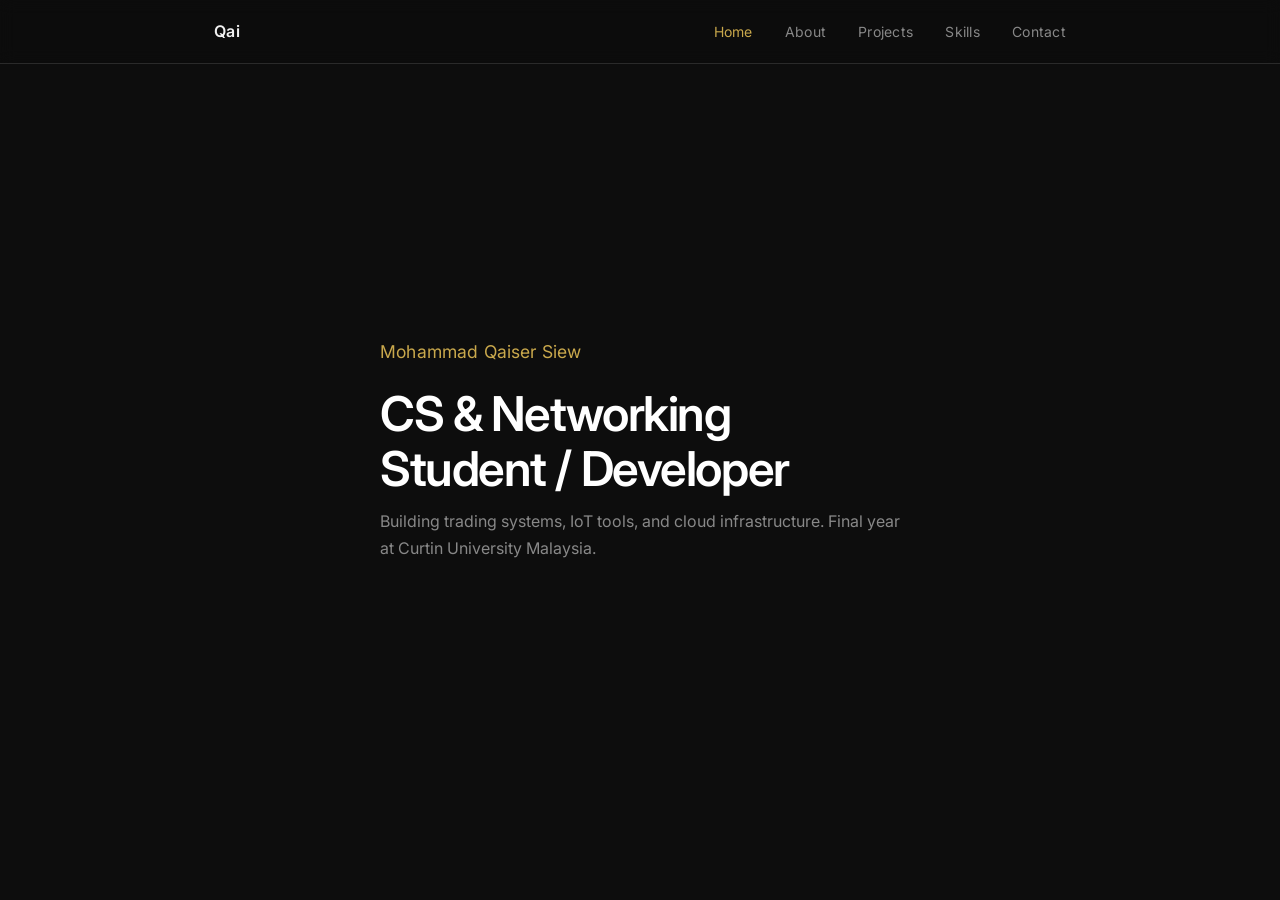
==== index.html @ 2ac7adb0 "feat: add JS behavior and all five HTML pages - main.js: page fade-in on load, active nav link highl" ====
<!DOCTYPE html>
<html lang="en">
<head>
  <meta charset="UTF-8">
  <meta name="viewport" content="width=device-width, initial-scale=1.0">
  <title>Qai — Portfolio</title>
  <link rel="stylesheet" href="css/style.css">
</head>
<body>
  <nav>
    <div class="container">
      <a href="index.html" class="nav-logo">Qai</a>
      <ul class="nav-links">
        <li><a href="index.html">Home</a></li>
        <li><a href="about.html">About</a></li>
        <li><a href="projects.html">Projects</a></li>
        <li><a href="skills.html">Skills</a></li>
        <li><a href="contact.html">Contact</a></li>
      </ul>
    </div>
  </nav>

  <main class="hero">
    <div class="container">
      <p class="hero-subtitle">Mohammad Qaiser Siew</p>
      <h1 class="hero-title">CS &amp; Networking<br>Student / Developer</h1>
      <p class="hero-tagline">Building trading systems, IoT tools, and cloud infrastructure. Final year at Curtin University Malaysia.</p>
    </div>
  </main>

  <script src="js/main.js"></script>
</body>
</html>
---- css/style.css ----
@import url('https://fonts.googleapis.com/css2?family=Inter:wght@300;400;500;600&display=swap');

:root {
  --bg: #0d0d0d;
  --bg-card: #1a1a1a;
  --text: #f0f0f0;
  --text-muted: #888888;
  --accent: #c9a84c;
  --border: #2a2a2a;
  --max-width: 900px;
  --nav-height: 64px;
}

*, *::before, *::after {
  box-sizing: border-box;
  margin: 0;
  padding: 0;
}

html {
  font-size: 16px;
  scroll-behavior: smooth;
}

body {
  background-color: var(--bg);
  color: var(--text);
  font-family: 'Inter', sans-serif;
  font-weight: 400;
  line-height: 1.6;
  min-height: 100vh;
  opacity: 0;
  transition: opacity 0.4s ease;
}

body.visible {
  opacity: 1;
}

/* Layout */
.container {
  max-width: var(--max-width);
  margin: 0 auto;
  padding: 0 24px;
}

/* Navigation */
nav {
  position: fixed;
  top: 0;
  left: 0;
  right: 0;
  height: var(--nav-height);
  background-color: rgba(13, 13, 13, 0.92);
  backdrop-filter: blur(8px);
  border-bottom: 1px solid var(--border);
  z-index: 100;
}

nav .container {
  height: 100%;
  display: flex;
  align-items: center;
  justify-content: space-between;
}

.nav-logo {
  font-size: 1rem;
  font-weight: 600;
  color: var(--text);
  text-decoration: none;
  letter-spacing: 0.02em;
}

.nav-links {
  display: flex;
  gap: 32px;
  list-style: none;
}

.nav-links a {
  color: var(--text-muted);
  text-decoration: none;
  font-size: 0.875rem;
  font-weight: 400;
  transition: color 0.2s ease;
  letter-spacing: 0.02em;
}

.nav-links a:hover,
.nav-links a.active {
  color: var(--accent);
}

/* Page wrapper */
.page {
  padding-top: calc(var(--nav-height) + 80px);
  padding-bottom: 80px;
}

/* Typography */
h1 {
  font-size: 2.5rem;
  font-weight: 600;
  line-height: 1.15;
  color: #ffffff;
  letter-spacing: -0.02em;
}

h2 {
  font-size: 1.75rem;
  font-weight: 600;
  color: #ffffff;
  letter-spacing: -0.01em;
  margin-bottom: 32px;
}

h3 {
  font-size: 1.1rem;
  font-weight: 500;
  color: #ffffff;
}

p {
  color: var(--text);
  font-size: 1rem;
}

.muted {
  color: var(--text-muted);
  font-size: 0.9rem;
}

/* Hero */
.hero {
  min-height: calc(100vh - var(--nav-height));
  display: flex;
  align-items: center;
  padding-top: var(--nav-height);
}

.hero-title {
  font-size: 3rem;
  font-weight: 600;
  color: #ffffff;
  letter-spacing: -0.03em;
  margin-bottom: 12px;
}

.hero-subtitle {
  font-size: 1.1rem;
  color: var(--accent);
  font-weight: 400;
  margin-bottom: 20px;
  letter-spacing: 0.01em;
}

.hero-tagline {
  font-size: 1rem;
  color: var(--text-muted);
  max-width: 520px;
  line-height: 1.7;
}

/* Project cards */
.cards-grid {
  display: grid;
  grid-template-columns: 1fr;
  gap: 24px;
}

.card {
  background: var(--bg-card);
  border: 1px solid var(--border);
  border-radius: 8px;
  padding: 28px 32px;
  transition: border-color 0.2s ease;
}

.card:hover {
  border-color: var(--accent);
}

.card-title {
  font-size: 1.1rem;
  font-weight: 500;
  color: #ffffff;
  margin-bottom: 12px;
}

.card-desc {
  color: var(--text-muted);
  font-size: 0.9rem;
  margin-bottom: 16px;
}

.card-bullets {
  list-style: none;
  margin-bottom: 20px;
}

.card-bullets li {
  color: var(--text);
  font-size: 0.875rem;
  padding: 3px 0;
  padding-left: 16px;
  position: relative;
}

.card-bullets li::before {
  content: '—';
  position: absolute;
  left: 0;
  color: var(--accent);
}

.tags {
  display: flex;
  flex-wrap: wrap;
  gap: 8px;
  margin-bottom: 20px;
}

.tag {
  background: rgba(201, 168, 76, 0.1);
  color: var(--accent);
  font-size: 0.75rem;
  font-weight: 500;
  padding: 3px 10px;
  border-radius: 4px;
  letter-spacing: 0.02em;
}

.card-link {
  color: var(--accent);
  font-size: 0.875rem;
  text-decoration: none;
  font-weight: 500;
  transition: opacity 0.2s ease;
}

.card-link:hover {
  opacity: 0.7;
}

.badge-private {
  color: var(--text-muted);
  font-size: 0.875rem;
  font-weight: 400;
}

/* Skills */
.skills-grid {
  display: grid;
  grid-template-columns: repeat(auto-fit, minmax(220px, 1fr));
  gap: 24px;
}

.skill-group {
  background: var(--bg-card);
  border: 1px solid var(--border);
  border-radius: 8px;
  padding: 24px;
}

.skill-group-title {
  font-size: 0.75rem;
  font-weight: 600;
  color: var(--accent);
  text-transform: uppercase;
  letter-spacing: 0.08em;
  margin-bottom: 16px;
}

.skill-list {
  list-style: none;
  display: flex;
  flex-direction: column;
  gap: 8px;
}

.skill-list li {
  color: var(--text);
  font-size: 0.9rem;
}

/* About */
.about-content {
  max-width: 640px;
}

.about-content p + p {
  margin-top: 16px;
}

.about-meta {
  margin-top: 40px;
  display: flex;
  flex-direction: column;
  gap: 8px;
}

.about-meta-item {
  display: flex;
  gap: 12px;
  font-size: 0.9rem;
}

.about-meta-label {
  color: var(--accent);
  font-weight: 500;
  min-width: 90px;
}

.about-meta-value {
  color: var(--text-muted);
}

/* Contact */
.contact-links {
  display: flex;
  flex-direction: column;
  gap: 16px;
  max-width: 400px;
}

.contact-link {
  display: flex;
  align-items: center;
  gap: 16px;
  padding: 20px 24px;
  background: var(--bg-card);
  border: 1px solid var(--border);
  border-radius: 8px;
  text-decoration: none;
  color: var(--text);
  font-size: 0.95rem;
  font-weight: 400;
  transition: border-color 0.2s ease, color 0.2s ease;
}

.contact-link:hover {
  border-color: var(--accent);
  color: var(--accent);
}

.contact-link-label {
  font-size: 0.75rem;
  color: var(--text-muted);
  display: block;
}

/* Divider */
.divider {
  width: 40px;
  height: 2px;
  background: var(--accent);
  margin-bottom: 40px;
}

/* Responsive */
@media (max-width: 600px) {
  .hero-title { font-size: 2rem; }
  h1 { font-size: 1.75rem; }
  .nav-links { gap: 20px; }
  .card { padding: 20px; }
}
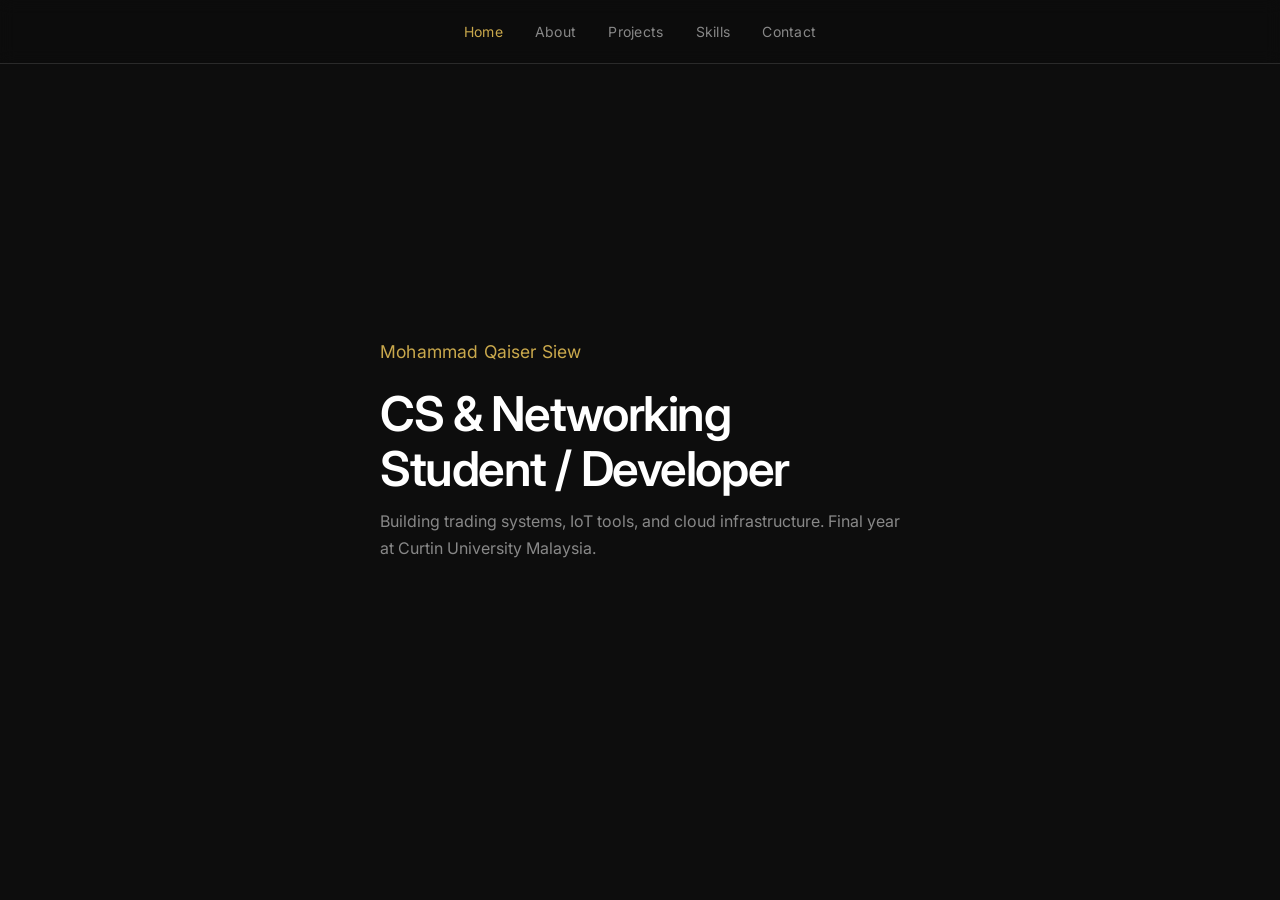
==== commit 6f1fbe6c: "style: remove nav logo and center nav links Simplifies the header to just the five centered nav link" ====
--- a/index.html
+++ b/index.html
@@ -9,7 +9,6 @@
 <body>
   <nav>
     <div class="container">
-      <a href="index.html" class="nav-logo">Qai</a>
       <ul class="nav-links">
         <li><a href="index.html">Home</a></li>
         <li><a href="about.html">About</a></li>
--- a/css/style.css
+++ b/css/style.css
@@ -61,15 +61,7 @@
   height: 100%;
   display: flex;
   align-items: center;
-  justify-content: space-between;
-}
-
-.nav-logo {
-  font-size: 1rem;
-  font-weight: 600;
-  color: var(--text);
-  text-decoration: none;
-  letter-spacing: 0.02em;
+  justify-content: center;
 }
 
 .nav-links {
@@ -316,6 +308,72 @@
   color: var(--text-muted);
 }
 
+.certifications-heading {
+  margin-top: 64px;
+  margin-bottom: 32px;
+}
+
+.badges-grid {
+  display: grid;
+  grid-template-columns: repeat(auto-fit, minmax(260px, 1fr));
+  gap: 20px;
+}
+
+.badge-card {
+  display: flex;
+  flex-direction: column;
+  align-items: center;
+  gap: 12px;
+  padding: 20px;
+  background: var(--bg-card);
+  border: 1px solid var(--border);
+  border-radius: 8px;
+  text-align: center;
+  transition: border-color 0.2s ease;
+}
+
+.badge-card:hover {
+  border-color: var(--accent);
+}
+
+.badge-head {
+  display: flex;
+  flex-direction: column;
+  align-items: center;
+  gap: 12px;
+  text-decoration: none;
+}
+
+.badge-img {
+  width: 96px;
+  height: 96px;
+  object-fit: contain;
+}
+
+.cert-preview-link {
+  display: block;
+  width: 100%;
+}
+
+.cert-preview {
+  width: 100%;
+  display: block;
+  border: 1px solid var(--border);
+  border-radius: 4px;
+  transition: border-color 0.2s ease;
+}
+
+.cert-preview-link:hover .cert-preview {
+  border-color: var(--accent);
+}
+
+.badge-title {
+  color: var(--text);
+  font-size: 0.8rem;
+  font-weight: 500;
+  line-height: 1.4;
+}
+
 /* Contact */
 .contact-links {
   display: flex;
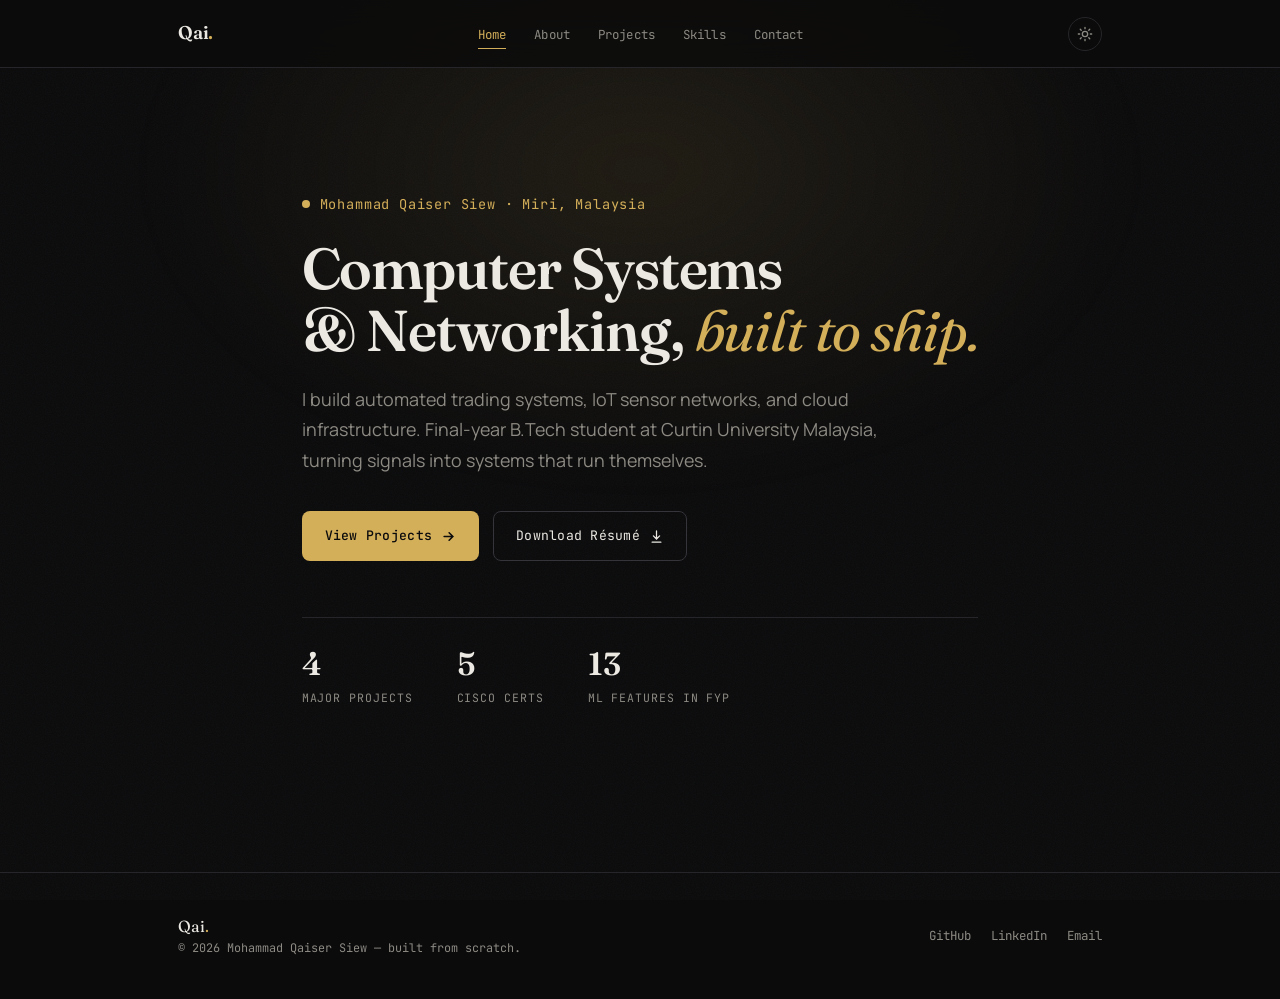
==== commit 81b34d51: "feat: redesign portfolio with editorial-terminal aesthetic - New visual identity: Fraunces + Manrope" ====
--- a/index.html
+++ b/index.html
@@ -1,14 +1,23 @@
 <!DOCTYPE html>
-<html lang="en">
+<html lang="en" data-theme="dark">
 <head>
   <meta charset="UTF-8">
   <meta name="viewport" content="width=device-width, initial-scale=1.0">
-  <title>Qai — Portfolio</title>
+  <title>Mohammad Qaiser Siew — CS &amp; Networking Student / Developer</title>
+  <meta name="description" content="Final-year Computer Systems &amp; Networking student at Curtin University Malaysia. I build automated trading systems, IoT sensor networks, and cloud infrastructure.">
+  <meta name="author" content="Mohammad Qaiser Siew">
+  <meta property="og:type" content="website">
+  <meta property="og:title" content="Mohammad Qaiser Siew — Developer">
+  <meta property="og:description" content="Automated trading systems, IoT tools, and cloud infrastructure. Final-year CS &amp; Networking student at Curtin University Malaysia.">
+  <meta name="twitter:card" content="summary">
+  <link rel="icon" type="image/svg+xml" href="favicon.svg">
   <link rel="stylesheet" href="css/style.css">
+  <script>(function(){try{var t=localStorage.getItem('theme');if(t)document.documentElement.setAttribute('data-theme',t);}catch(e){}})();</script>
 </head>
 <body>
   <nav>
     <div class="container">
+      <a href="index.html" class="nav-brand">Qai<span class="dot">.</span></a>
       <ul class="nav-links">
         <li><a href="index.html">Home</a></li>
         <li><a href="about.html">About</a></li>
@@ -16,16 +25,49 @@
         <li><a href="skills.html">Skills</a></li>
         <li><a href="contact.html">Contact</a></li>
       </ul>
+      <button class="theme-toggle" aria-label="Toggle theme">
+        <svg class="icon-sun" viewBox="0 0 24 24" fill="none" stroke="currentColor" stroke-width="2" stroke-linecap="round"><circle cx="12" cy="12" r="4"/><path d="M12 2v2M12 20v2M4.9 4.9l1.4 1.4M17.7 17.7l1.4 1.4M2 12h2M20 12h2M4.9 19.1l1.4-1.4M17.7 6.3l1.4-1.4"/></svg>
+        <svg class="icon-moon" viewBox="0 0 24 24" fill="none" stroke="currentColor" stroke-width="2" stroke-linecap="round"><path d="M21 12.8A9 9 0 1 1 11.2 3a7 7 0 0 0 9.8 9.8z"/></svg>
+      </button>
     </div>
   </nav>
 
   <main class="hero">
     <div class="container">
-      <p class="hero-subtitle">Mohammad Qaiser Siew</p>
-      <h1 class="hero-title">CS &amp; Networking<br>Student / Developer</h1>
-      <p class="hero-tagline">Building trading systems, IoT tools, and cloud infrastructure. Final year at Curtin University Malaysia.</p>
+      <div class="hero-inner">
+        <p class="hero-subtitle reveal in">Mohammad Qaiser Siew · Miri, Malaysia</p>
+        <h1 class="hero-title reveal in" data-delay="1">Computer Systems<br>&amp; Networking, <em>built to ship.</em></h1>
+        <p class="hero-tagline reveal in" data-delay="2">I build automated trading systems, IoT sensor networks, and cloud infrastructure. Final-year B.Tech student at Curtin University Malaysia, turning signals into systems that run themselves.</p>
+        <div class="hero-actions reveal in" data-delay="3">
+          <a href="projects.html" class="btn btn-primary">View Projects
+            <svg viewBox="0 0 24 24" fill="none" stroke="currentColor" stroke-width="2.5" stroke-linecap="round"><path d="M5 12h14M13 6l6 6-6 6"/></svg>
+          </a>
+          <a href="assets/resume.pdf" target="_blank" rel="noopener" class="btn btn-ghost">Download Résumé
+            <svg viewBox="0 0 24 24" fill="none" stroke="currentColor" stroke-width="2" stroke-linecap="round"><path d="M12 3v12M7 11l5 5 5-5M5 21h14"/></svg>
+          </a>
+        </div>
+        <div class="hero-stats reveal in" data-delay="4">
+          <div><div class="stat-num">4</div><div class="stat-label">Major Projects</div></div>
+          <div><div class="stat-num">5</div><div class="stat-label">Cisco Certs</div></div>
+          <div><div class="stat-num">13</div><div class="stat-label">ML Features in FYP</div></div>
+        </div>
+      </div>
     </div>
   </main>
+
+  <footer>
+    <div class="container footer-inner">
+      <div>
+        <div class="footer-name">Qai<span style="color:var(--accent)">.</span></div>
+        <div class="footer-meta">© <span id="year">2026</span> Mohammad Qaiser Siew — built from scratch.</div>
+      </div>
+      <div class="footer-links">
+        <a href="https://github.com/notqai" target="_blank" rel="noopener">GitHub</a>
+        <a href="https://www.linkedin.com/in/mohamamd-qaiser-siew-bin-mohd-qhadaffie-325346248/" target="_blank" rel="noopener">LinkedIn</a>
+        <a href="mailto:qaisersiew123@gmail.com">Email</a>
+      </div>
+    </div>
+  </footer>
 
   <script src="js/main.js"></script>
 </body>
--- a/css/style.css
+++ b/css/style.css
@@ -1,14 +1,46 @@
-@import url('https://fonts.googleapis.com/css2?family=Inter:wght@300;400;500;600&display=swap');
-
+@import url('https://fonts.googleapis.com/css2?family=Fraunces:ital,opsz,wght@0,9..144,400;0,9..144,500;0,9..144,600;1,9..144,400&family=Manrope:wght@400;500;600;700&family=JetBrains+Mono:wght@400;500&display=swap');
+
+/* ============================================================
+   Theme tokens
+   ============================================================ */
 :root {
-  --bg: #0d0d0d;
-  --bg-card: #1a1a1a;
-  --text: #f0f0f0;
-  --text-muted: #888888;
-  --accent: #c9a84c;
-  --border: #2a2a2a;
-  --max-width: 900px;
-  --nav-height: 64px;
+  --bg: #0b0b0c;
+  --bg-elev: #141416;
+  --bg-card: #161618;
+  --text: #ece9e3;
+  --text-muted: #8d8a83;
+  --accent: #d4af5a;
+  --accent-soft: rgba(212, 175, 90, 0.12);
+  --accent-line: rgba(212, 175, 90, 0.28);
+  --border: #26262a;
+  --border-strong: #34343a;
+  --glow: rgba(212, 175, 90, 0.10);
+  --shadow: rgba(0, 0, 0, 0.5);
+  --grain-opacity: 0.035;
+
+  --font-display: 'Fraunces', Georgia, serif;
+  --font-body: 'Manrope', system-ui, sans-serif;
+  --font-mono: 'JetBrains Mono', ui-monospace, monospace;
+
+  --max-width: 980px;
+  --nav-height: 68px;
+  --ease: cubic-bezier(0.22, 1, 0.36, 1);
+}
+
+[data-theme="light"] {
+  --bg: #f4efe6;
+  --bg-elev: #fbf8f1;
+  --bg-card: #fdfbf6;
+  --text: #1c1a17;
+  --text-muted: #6f6a60;
+  --accent: #9a7822;
+  --accent-soft: rgba(154, 120, 34, 0.10);
+  --accent-line: rgba(154, 120, 34, 0.30);
+  --border: #e2dac9;
+  --border-strong: #d3c8b1;
+  --glow: rgba(154, 120, 34, 0.10);
+  --shadow: rgba(60, 50, 30, 0.10);
+  --grain-opacity: 0.025;
 }
 
 *, *::before, *::after {
@@ -20,39 +52,68 @@
 html {
   font-size: 16px;
   scroll-behavior: smooth;
+  -webkit-font-smoothing: antialiased;
 }
 
 body {
   background-color: var(--bg);
   color: var(--text);
-  font-family: 'Inter', sans-serif;
+  font-family: var(--font-body);
   font-weight: 400;
-  line-height: 1.6;
+  line-height: 1.65;
   min-height: 100vh;
-  opacity: 0;
-  transition: opacity 0.4s ease;
-}
-
-body.visible {
-  opacity: 1;
-}
-
-/* Layout */
+  position: relative;
+  overflow-x: hidden;
+  transition: background-color 0.5s var(--ease), color 0.5s var(--ease);
+}
+
+/* Grain + ambient glow overlays */
+body::before {
+  content: '';
+  position: fixed;
+  inset: 0;
+  z-index: 1;
+  pointer-events: none;
+  opacity: var(--grain-opacity);
+  background-image: url("data:image/svg+xml,%3Csvg xmlns='http://www.w3.org/2000/svg' width='160' height='160'%3E%3Cfilter id='n'%3E%3CfeTurbulence type='fractalNoise' baseFrequency='0.9' numOctaves='3'/%3E%3C/filter%3E%3Crect width='100%25' height='100%25' filter='url(%23n)'/%3E%3C/svg%3E");
+}
+
+body::after {
+  content: '';
+  position: fixed;
+  top: -20%;
+  left: 50%;
+  transform: translateX(-50%);
+  width: 1100px;
+  height: 700px;
+  z-index: 0;
+  pointer-events: none;
+  background: radial-gradient(ellipse at center, var(--glow), transparent 65%);
+  filter: blur(20px);
+}
+
+main, nav, footer { position: relative; z-index: 2; }
+
+/* ============================================================
+   Layout
+   ============================================================ */
 .container {
   max-width: var(--max-width);
   margin: 0 auto;
-  padding: 0 24px;
-}
-
-/* Navigation */
+  padding: 0 28px;
+}
+
+/* ============================================================
+   Navigation
+   ============================================================ */
 nav {
   position: fixed;
   top: 0;
   left: 0;
   right: 0;
   height: var(--nav-height);
-  background-color: rgba(13, 13, 13, 0.92);
-  backdrop-filter: blur(8px);
+  background-color: color-mix(in srgb, var(--bg) 82%, transparent);
+  backdrop-filter: blur(14px) saturate(140%);
   border-bottom: 1px solid var(--border);
   z-index: 100;
 }
@@ -61,69 +122,116 @@
   height: 100%;
   display: flex;
   align-items: center;
-  justify-content: center;
-}
+  justify-content: space-between;
+  gap: 16px;
+}
+
+.nav-brand {
+  font-family: var(--font-display);
+  font-size: 1.15rem;
+  font-weight: 600;
+  letter-spacing: -0.01em;
+  color: var(--text);
+  text-decoration: none;
+}
+.nav-brand .dot { color: var(--accent); }
 
 .nav-links {
   display: flex;
-  gap: 32px;
+  gap: 28px;
   list-style: none;
+  align-items: center;
 }
 
 .nav-links a {
   color: var(--text-muted);
   text-decoration: none;
-  font-size: 0.875rem;
-  font-weight: 400;
+  font-family: var(--font-mono);
+  font-size: 0.78rem;
+  letter-spacing: 0.01em;
   transition: color 0.2s ease;
-  letter-spacing: 0.02em;
-}
-
-.nav-links a:hover,
-.nav-links a.active {
-  color: var(--accent);
-}
-
-/* Page wrapper */
+  position: relative;
+  padding: 4px 0;
+}
+
+.nav-links a::after {
+  content: '';
+  position: absolute;
+  left: 0; bottom: -2px;
+  width: 0; height: 1px;
+  background: var(--accent);
+  transition: width 0.25s var(--ease);
+}
+
+.nav-links a:hover { color: var(--text); }
+.nav-links a:hover::after,
+.nav-links a.active::after { width: 100%; }
+.nav-links a.active { color: var(--accent); }
+
+.theme-toggle {
+  background: none;
+  border: 1px solid var(--border);
+  color: var(--text-muted);
+  width: 34px; height: 34px;
+  border-radius: 50%;
+  cursor: pointer;
+  display: grid;
+  place-items: center;
+  transition: border-color 0.2s ease, color 0.2s ease, transform 0.3s var(--ease);
+  flex-shrink: 0;
+}
+.theme-toggle:hover { border-color: var(--accent); color: var(--accent); transform: rotate(-15deg); }
+.theme-toggle svg { width: 16px; height: 16px; }
+.theme-toggle .icon-moon { display: none; }
+[data-theme="light"] .theme-toggle .icon-sun { display: none; }
+[data-theme="light"] .theme-toggle .icon-moon { display: block; }
+
+/* ============================================================
+   Page wrapper + headings
+   ============================================================ */
 .page {
-  padding-top: calc(var(--nav-height) + 80px);
-  padding-bottom: 80px;
-}
-
-/* Typography */
-h1 {
-  font-size: 2.5rem;
+  padding-top: calc(var(--nav-height) + 88px);
+  padding-bottom: 96px;
+}
+
+.eyebrow {
+  font-family: var(--font-mono);
+  font-size: 0.72rem;
+  letter-spacing: 0.18em;
+  text-transform: uppercase;
+  color: var(--accent);
+  margin-bottom: 18px;
+}
+
+h1, h2, h3 { font-family: var(--font-display); }
+
+h1 { font-size: clamp(2.4rem, 6vw, 3.6rem); font-weight: 600; line-height: 1.08; letter-spacing: -0.02em; }
+
+h2 {
+  font-size: clamp(1.7rem, 4vw, 2.2rem);
   font-weight: 600;
-  line-height: 1.15;
-  color: #ffffff;
-  letter-spacing: -0.02em;
-}
-
-h2 {
-  font-size: 1.75rem;
-  font-weight: 600;
-  color: #ffffff;
-  letter-spacing: -0.01em;
-  margin-bottom: 32px;
-}
-
-h3 {
-  font-size: 1.1rem;
-  font-weight: 500;
-  color: #ffffff;
-}
-
-p {
-  color: var(--text);
-  font-size: 1rem;
-}
-
-.muted {
-  color: var(--text-muted);
-  font-size: 0.9rem;
-}
-
-/* Hero */
+  letter-spacing: -0.015em;
+  margin-bottom: 8px;
+}
+
+h3 { font-size: 1.2rem; font-weight: 600; }
+
+p { color: var(--text); font-size: 1rem; }
+.muted { color: var(--text-muted); }
+
+.section-head { margin-bottom: 40px; }
+.section-head p { color: var(--text-muted); max-width: 560px; }
+
+.divider {
+  width: 44px;
+  height: 2px;
+  background: var(--accent);
+  margin: 18px 0 0;
+}
+
+/* ============================================================
+   Hero
+   ============================================================ */
 .hero {
   min-height: calc(100vh - var(--nav-height));
   display: flex;
@@ -131,295 +239,349 @@
   padding-top: var(--nav-height);
 }
 
-.hero-title {
-  font-size: 3rem;
+.hero-inner { max-width: 760px; }
+
+.hero-subtitle {
+  font-family: var(--font-mono);
+  font-size: 0.85rem;
+  letter-spacing: 0.06em;
+  color: var(--accent);
+  margin-bottom: 22px;
+  display: flex;
+  align-items: center;
+  gap: 10px;
+}
+.hero-subtitle::before {
+  content: '';
+  width: 8px; height: 8px;
+  border-radius: 50%;
+  background: var(--accent);
+  box-shadow: 0 0 0 0 var(--accent);
+  animation: pulse 2.4s infinite;
+}
+@keyframes pulse {
+  0% { box-shadow: 0 0 0 0 rgba(212,175,90,0.5); }
+  70% { box-shadow: 0 0 0 9px rgba(212,175,90,0); }
+  100% { box-shadow: 0 0 0 0 rgba(212,175,90,0); }
+}
+
+.hero-title { margin-bottom: 22px; }
+.hero-title em {
+  font-style: italic;
+  color: var(--accent);
+  font-weight: 400;
+}
+
+.hero-tagline {
+  font-size: 1.12rem;
+  color: var(--text-muted);
+  max-width: 580px;
+  line-height: 1.7;
+  margin-bottom: 36px;
+}
+
+.hero-actions { display: flex; flex-wrap: wrap; gap: 14px; margin-bottom: 56px; }
+
+/* Buttons */
+.btn {
+  font-family: var(--font-mono);
+  font-size: 0.82rem;
+  letter-spacing: 0.02em;
+  padding: 13px 22px;
+  border-radius: 8px;
+  text-decoration: none;
+  display: inline-flex;
+  align-items: center;
+  gap: 9px;
+  transition: transform 0.2s var(--ease), background 0.2s ease, border-color 0.2s ease, color 0.2s ease;
+  cursor: pointer;
+  border: 1px solid transparent;
+}
+.btn svg { width: 15px; height: 15px; }
+.btn-primary { background: var(--accent); color: #0b0b0c; font-weight: 500; }
+.btn-primary:hover { transform: translateY(-2px); box-shadow: 0 10px 30px -10px var(--accent); }
+.btn-ghost { border-color: var(--border-strong); color: var(--text); }
+.btn-ghost:hover { border-color: var(--accent); color: var(--accent); transform: translateY(-2px); }
+
+/* Hero stats */
+.hero-stats {
+  display: flex;
+  flex-wrap: wrap;
+  gap: 44px;
+  border-top: 1px solid var(--border);
+  padding-top: 30px;
+}
+.stat-num {
+  font-family: var(--font-display);
+  font-size: 2rem;
   font-weight: 600;
-  color: #ffffff;
-  letter-spacing: -0.03em;
-  margin-bottom: 12px;
-}
-
-.hero-subtitle {
-  font-size: 1.1rem;
-  color: var(--accent);
-  font-weight: 400;
-  margin-bottom: 20px;
-  letter-spacing: 0.01em;
-}
-
-.hero-tagline {
-  font-size: 1rem;
+  color: var(--text);
+  line-height: 1;
+}
+.stat-label {
+  font-family: var(--font-mono);
+  font-size: 0.72rem;
+  letter-spacing: 0.08em;
+  text-transform: uppercase;
   color: var(--text-muted);
-  max-width: 520px;
-  line-height: 1.7;
-}
-
-/* Project cards */
-.cards-grid {
-  display: grid;
-  grid-template-columns: 1fr;
-  gap: 24px;
-}
+  margin-top: 8px;
+}
+
+/* ============================================================
+   Project cards
+   ============================================================ */
+.cards-grid { display: grid; grid-template-columns: 1fr; gap: 22px; }
 
 .card {
   background: var(--bg-card);
   border: 1px solid var(--border);
-  border-radius: 8px;
-  padding: 28px 32px;
-  transition: border-color 0.2s ease;
-}
-
+  border-radius: 14px;
+  padding: 30px 34px;
+  transition: border-color 0.25s ease, transform 0.25s var(--ease), box-shadow 0.25s ease;
+  position: relative;
+  overflow: hidden;
+}
+.card::before {
+  content: '';
+  position: absolute;
+  left: 0; top: 0; bottom: 0;
+  width: 3px;
+  background: var(--accent);
+  transform: scaleY(0);
+  transform-origin: top;
+  transition: transform 0.3s var(--ease);
+}
 .card:hover {
-  border-color: var(--accent);
-}
-
-.card-title {
-  font-size: 1.1rem;
-  font-weight: 500;
-  color: #ffffff;
-  margin-bottom: 12px;
-}
-
-.card-desc {
-  color: var(--text-muted);
-  font-size: 0.9rem;
-  margin-bottom: 16px;
-}
-
-.card-bullets {
-  list-style: none;
-  margin-bottom: 20px;
-}
-
+  border-color: var(--border-strong);
+  transform: translateY(-3px);
+  box-shadow: 0 18px 40px -22px var(--shadow);
+}
+.card:hover::before { transform: scaleY(1); }
+
+.card-head { display: flex; justify-content: space-between; align-items: baseline; gap: 16px; margin-bottom: 8px; }
+.card-title { font-size: 1.25rem; }
+.card-index { font-family: var(--font-mono); font-size: 0.78rem; color: var(--text-muted); }
+
+.card-desc { color: var(--text-muted); font-size: 0.95rem; margin-bottom: 18px; }
+
+.card-bullets { list-style: none; margin-bottom: 22px; }
 .card-bullets li {
   color: var(--text);
-  font-size: 0.875rem;
-  padding: 3px 0;
-  padding-left: 16px;
+  font-size: 0.9rem;
+  padding: 4px 0 4px 20px;
   position: relative;
 }
-
 .card-bullets li::before {
-  content: '—';
+  content: '→';
   position: absolute;
   left: 0;
   color: var(--accent);
-}
-
-.tags {
-  display: flex;
-  flex-wrap: wrap;
-  gap: 8px;
-  margin-bottom: 20px;
-}
-
+  font-family: var(--font-mono);
+}
+
+.tags { display: flex; flex-wrap: wrap; gap: 8px; margin-bottom: 20px; }
 .tag {
-  background: rgba(201, 168, 76, 0.1);
-  color: var(--accent);
-  font-size: 0.75rem;
-  font-weight: 500;
-  padding: 3px 10px;
-  border-radius: 4px;
-  letter-spacing: 0.02em;
-}
-
+  background: var(--accent-soft);
+  color: var(--accent);
+  font-family: var(--font-mono);
+  font-size: 0.72rem;
+  padding: 4px 11px;
+  border-radius: 6px;
+  border: 1px solid var(--accent-line);
+}
+
+.card-foot { display: flex; align-items: center; gap: 16px; }
 .card-link {
   color: var(--accent);
-  font-size: 0.875rem;
+  font-family: var(--font-mono);
+  font-size: 0.82rem;
   text-decoration: none;
-  font-weight: 500;
-  transition: opacity 0.2s ease;
-}
-
-.card-link:hover {
-  opacity: 0.7;
-}
-
+  display: inline-flex;
+  align-items: center;
+  gap: 6px;
+  transition: gap 0.2s ease;
+}
+.card-link:hover { gap: 10px; }
 .badge-private {
   color: var(--text-muted);
-  font-size: 0.875rem;
-  font-weight: 400;
-}
-
-/* Skills */
+  font-family: var(--font-mono);
+  font-size: 0.78rem;
+  display: inline-flex;
+  align-items: center;
+  gap: 7px;
+}
+.badge-private::before { content: '●'; font-size: 0.6rem; color: var(--text-muted); }
+
+/* ============================================================
+   Skills
+   ============================================================ */
 .skills-grid {
   display: grid;
-  grid-template-columns: repeat(auto-fit, minmax(220px, 1fr));
-  gap: 24px;
-}
-
+  grid-template-columns: repeat(auto-fit, minmax(230px, 1fr));
+  gap: 22px;
+}
 .skill-group {
   background: var(--bg-card);
   border: 1px solid var(--border);
-  border-radius: 8px;
-  padding: 24px;
-}
-
+  border-radius: 14px;
+  padding: 26px;
+  transition: border-color 0.25s ease, transform 0.25s var(--ease);
+}
+.skill-group:hover { border-color: var(--border-strong); transform: translateY(-2px); }
 .skill-group-title {
-  font-size: 0.75rem;
-  font-weight: 600;
+  font-family: var(--font-mono);
+  font-size: 0.72rem;
+  font-weight: 500;
   color: var(--accent);
   text-transform: uppercase;
-  letter-spacing: 0.08em;
-  margin-bottom: 16px;
-}
-
-.skill-list {
-  list-style: none;
+  letter-spacing: 0.12em;
+  margin-bottom: 18px;
+  display: flex; align-items: center; gap: 10px;
+}
+.skill-group-title::after { content: ''; flex: 1; height: 1px; background: var(--border); }
+.skill-list { list-style: none; display: flex; flex-direction: column; gap: 10px; }
+.skill-list li { color: var(--text); font-size: 0.92rem; display: flex; align-items: center; gap: 9px; }
+.skill-list li::before { content: ''; width: 5px; height: 5px; background: var(--accent); border-radius: 50%; flex-shrink: 0; }
+
+/* ============================================================
+   About
+   ============================================================ */
+.about-grid { display: grid; grid-template-columns: 1.4fr 1fr; gap: 56px; align-items: start; }
+.about-content p { color: var(--text); font-size: 1.05rem; }
+.about-content p + p { margin-top: 18px; }
+.about-content .lead { font-family: var(--font-display); font-size: 1.3rem; line-height: 1.5; color: var(--text); margin-bottom: 24px; }
+
+.about-meta {
+  background: var(--bg-card);
+  border: 1px solid var(--border);
+  border-radius: 14px;
+  padding: 26px;
   display: flex;
   flex-direction: column;
-  gap: 8px;
-}
-
-.skill-list li {
-  color: var(--text);
-  font-size: 0.9rem;
-}
-
-/* About */
-.about-content {
-  max-width: 640px;
-}
-
-.about-content p + p {
-  margin-top: 16px;
-}
-
-.about-meta {
-  margin-top: 40px;
-  display: flex;
-  flex-direction: column;
-  gap: 8px;
-}
-
-.about-meta-item {
-  display: flex;
-  gap: 12px;
-  font-size: 0.9rem;
-}
-
-.about-meta-label {
-  color: var(--accent);
-  font-weight: 500;
-  min-width: 90px;
-}
-
-.about-meta-value {
-  color: var(--text-muted);
-}
-
-.certifications-heading {
-  margin-top: 64px;
-  margin-bottom: 32px;
-}
-
-.badges-grid {
-  display: grid;
-  grid-template-columns: repeat(auto-fit, minmax(260px, 1fr));
-  gap: 20px;
-}
-
+  gap: 18px;
+}
+.about-meta-item { display: flex; flex-direction: column; gap: 3px; }
+.about-meta-label { font-family: var(--font-mono); color: var(--accent); font-size: 0.7rem; text-transform: uppercase; letter-spacing: 0.1em; }
+.about-meta-value { color: var(--text); font-size: 0.95rem; }
+
+/* Timeline */
+.timeline { margin-top: 18px; border-left: 1px solid var(--border); padding-left: 28px; display: flex; flex-direction: column; gap: 30px; }
+.timeline-item { position: relative; }
+.timeline-item::before {
+  content: '';
+  position: absolute;
+  left: -34px; top: 4px;
+  width: 11px; height: 11px;
+  border-radius: 50%;
+  background: var(--bg);
+  border: 2px solid var(--accent);
+}
+.timeline-date { font-family: var(--font-mono); font-size: 0.74rem; color: var(--accent); letter-spacing: 0.04em; }
+.timeline-title { font-family: var(--font-display); font-size: 1.1rem; font-weight: 600; margin: 4px 0 4px; }
+.timeline-desc { color: var(--text-muted); font-size: 0.92rem; }
+
+/* Certifications */
+.certifications-heading { margin-top: 80px; margin-bottom: 36px; }
+.badges-grid { display: grid; grid-template-columns: repeat(auto-fit, minmax(260px, 1fr)); gap: 22px; }
 .badge-card {
-  display: flex;
-  flex-direction: column;
-  align-items: center;
-  gap: 12px;
-  padding: 20px;
+  display: flex; flex-direction: column; align-items: center; gap: 14px;
+  padding: 24px;
   background: var(--bg-card);
   border: 1px solid var(--border);
-  border-radius: 8px;
+  border-radius: 14px;
   text-align: center;
-  transition: border-color 0.2s ease;
-}
-
-.badge-card:hover {
-  border-color: var(--accent);
-}
-
-.badge-head {
-  display: flex;
-  flex-direction: column;
-  align-items: center;
-  gap: 12px;
-  text-decoration: none;
-}
-
-.badge-img {
-  width: 96px;
-  height: 96px;
-  object-fit: contain;
-}
-
-.cert-preview-link {
-  display: block;
-  width: 100%;
-}
-
-.cert-preview {
-  width: 100%;
-  display: block;
-  border: 1px solid var(--border);
-  border-radius: 4px;
-  transition: border-color 0.2s ease;
-}
-
-.cert-preview-link:hover .cert-preview {
-  border-color: var(--accent);
-}
-
-.badge-title {
-  color: var(--text);
-  font-size: 0.8rem;
-  font-weight: 500;
-  line-height: 1.4;
-}
-
-/* Contact */
-.contact-links {
-  display: flex;
-  flex-direction: column;
-  gap: 16px;
-  max-width: 400px;
-}
-
+  transition: border-color 0.25s ease, transform 0.25s var(--ease);
+}
+.badge-card:hover { border-color: var(--accent); transform: translateY(-3px); }
+.badge-head { display: flex; flex-direction: column; align-items: center; gap: 14px; text-decoration: none; }
+.badge-img { width: 92px; height: 92px; object-fit: contain; transition: transform 0.3s var(--ease); }
+.badge-card:hover .badge-img { transform: scale(1.05); }
+.cert-preview-link { display: block; width: 100%; }
+.cert-preview { width: 100%; display: block; border: 1px solid var(--border); border-radius: 8px; transition: border-color 0.2s ease; }
+.cert-preview-link:hover .cert-preview { border-color: var(--accent); }
+.badge-title { color: var(--text); font-size: 0.82rem; font-weight: 600; line-height: 1.4; }
+
+/* ============================================================
+   Contact
+   ============================================================ */
+.contact-grid { display: grid; grid-template-columns: 1fr 1.1fr; gap: 48px; align-items: start; }
+.contact-links { display: flex; flex-direction: column; gap: 14px; }
 .contact-link {
-  display: flex;
-  align-items: center;
-  gap: 16px;
-  padding: 20px 24px;
+  display: flex; align-items: center; gap: 16px;
+  padding: 18px 22px;
   background: var(--bg-card);
   border: 1px solid var(--border);
-  border-radius: 8px;
+  border-radius: 12px;
   text-decoration: none;
   color: var(--text);
   font-size: 0.95rem;
-  font-weight: 400;
-  transition: border-color 0.2s ease, color 0.2s ease;
-}
-
-.contact-link:hover {
-  border-color: var(--accent);
-  color: var(--accent);
-}
-
-.contact-link-label {
-  font-size: 0.75rem;
-  color: var(--text-muted);
-  display: block;
-}
-
-/* Divider */
-.divider {
-  width: 40px;
-  height: 2px;
-  background: var(--accent);
-  margin-bottom: 40px;
-}
-
-/* Responsive */
-@media (max-width: 600px) {
-  .hero-title { font-size: 2rem; }
-  h1 { font-size: 1.75rem; }
-  .nav-links { gap: 20px; }
-  .card { padding: 20px; }
-}
+  transition: border-color 0.2s ease, transform 0.2s var(--ease);
+}
+.contact-link:hover { border-color: var(--accent); transform: translateX(4px); }
+.contact-link svg { width: 20px; height: 20px; color: var(--accent); flex-shrink: 0; }
+.contact-link-label { font-family: var(--font-mono); font-size: 0.7rem; color: var(--text-muted); text-transform: uppercase; letter-spacing: 0.08em; display: block; margin-bottom: 2px; }
+
+/* Form */
+.contact-form { display: flex; flex-direction: column; gap: 16px; }
+.form-row { display: flex; flex-direction: column; gap: 7px; }
+.form-row label { font-family: var(--font-mono); font-size: 0.72rem; text-transform: uppercase; letter-spacing: 0.08em; color: var(--text-muted); }
+.contact-form input, .contact-form textarea {
+  background: var(--bg-elev);
+  border: 1px solid var(--border);
+  border-radius: 10px;
+  padding: 12px 14px;
+  color: var(--text);
+  font-family: var(--font-body);
+  font-size: 0.95rem;
+  transition: border-color 0.2s ease;
+  resize: vertical;
+}
+.contact-form input:focus, .contact-form textarea:focus { outline: none; border-color: var(--accent); }
+.form-note { font-size: 0.8rem; color: var(--text-muted); }
+
+/* ============================================================
+   Footer
+   ============================================================ */
+footer {
+  border-top: 1px solid var(--border);
+  padding: 40px 0;
+  margin-top: 40px;
+}
+.footer-inner { display: flex; justify-content: space-between; align-items: center; flex-wrap: wrap; gap: 18px; }
+.footer-name { font-family: var(--font-display); font-size: 1rem; color: var(--text); }
+.footer-meta { font-family: var(--font-mono); font-size: 0.74rem; color: var(--text-muted); }
+.footer-links { display: flex; gap: 20px; }
+.footer-links a { color: var(--text-muted); text-decoration: none; font-family: var(--font-mono); font-size: 0.78rem; transition: color 0.2s ease; }
+.footer-links a:hover { color: var(--accent); }
+
+/* ============================================================
+   Scroll reveal
+   ============================================================ */
+.reveal { opacity: 0; transform: translateY(24px); transition: opacity 0.7s var(--ease), transform 0.7s var(--ease); }
+.reveal.in { opacity: 1; transform: none; }
+.reveal[data-delay="1"] { transition-delay: 0.08s; }
+.reveal[data-delay="2"] { transition-delay: 0.16s; }
+.reveal[data-delay="3"] { transition-delay: 0.24s; }
+.reveal[data-delay="4"] { transition-delay: 0.32s; }
+
+@media (prefers-reduced-motion: reduce) {
+  .reveal { opacity: 1; transform: none; transition: none; }
+  .hero-subtitle::before { animation: none; }
+  html { scroll-behavior: auto; }
+}
+
+/* ============================================================
+   Responsive
+   ============================================================ */
+@media (max-width: 760px) {
+  .about-grid, .contact-grid { grid-template-columns: 1fr; gap: 36px; }
+  .hero-stats { gap: 28px; }
+}
+@media (max-width: 560px) {
+  .container { padding: 0 20px; }
+  .nav-links { gap: 16px; }
+  .nav-brand { display: none; }
+  .card { padding: 24px; }
+  .hero-actions { width: 100%; }
+  .btn { flex: 1; justify-content: center; }
+}
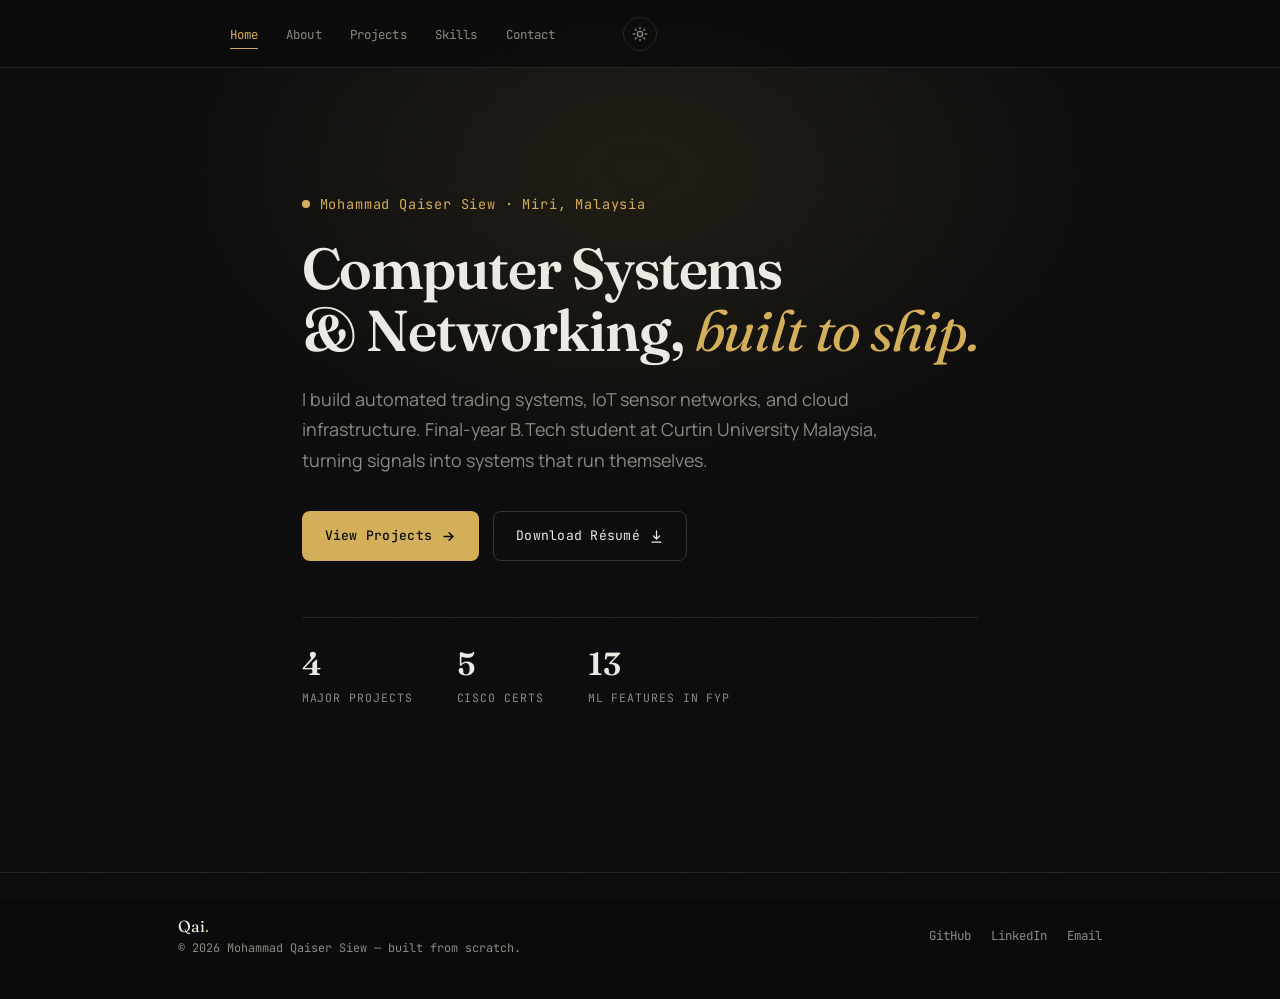
==== commit 79d092df: "style: remove redundant Qai brand from nav, center links" ====
--- a/index.html
+++ b/index.html
@@ -17,7 +17,6 @@
 <body>
   <nav>
     <div class="container">
-      <a href="index.html" class="nav-brand">Qai<span class="dot">.</span></a>
       <ul class="nav-links">
         <li><a href="index.html">Home</a></li>
         <li><a href="about.html">About</a></li>
--- a/css/style.css
+++ b/css/style.css
@@ -120,27 +120,18 @@
 
 nav .container {
   height: 100%;
-  display: flex;
-  align-items: center;
-  justify-content: space-between;
+  display: grid;
+  grid-template-columns: 1fr auto 1fr;
+  align-items: center;
   gap: 16px;
 }
-
-.nav-brand {
-  font-family: var(--font-display);
-  font-size: 1.15rem;
-  font-weight: 600;
-  letter-spacing: -0.01em;
-  color: var(--text);
-  text-decoration: none;
-}
-.nav-brand .dot { color: var(--accent); }
 
 .nav-links {
   display: flex;
   gap: 28px;
   list-style: none;
   align-items: center;
+  justify-self: center;
 }
 
 .nav-links a {
@@ -179,6 +170,7 @@
   place-items: center;
   transition: border-color 0.2s ease, color 0.2s ease, transform 0.3s var(--ease);
   flex-shrink: 0;
+  justify-self: end;
 }
 .theme-toggle:hover { border-color: var(--accent); color: var(--accent); transform: rotate(-15deg); }
 .theme-toggle svg { width: 16px; height: 16px; }
@@ -580,7 +572,6 @@
 @media (max-width: 560px) {
   .container { padding: 0 20px; }
   .nav-links { gap: 16px; }
-  .nav-brand { display: none; }
   .card { padding: 24px; }
   .hero-actions { width: 100%; }
   .btn { flex: 1; justify-content: center; }
